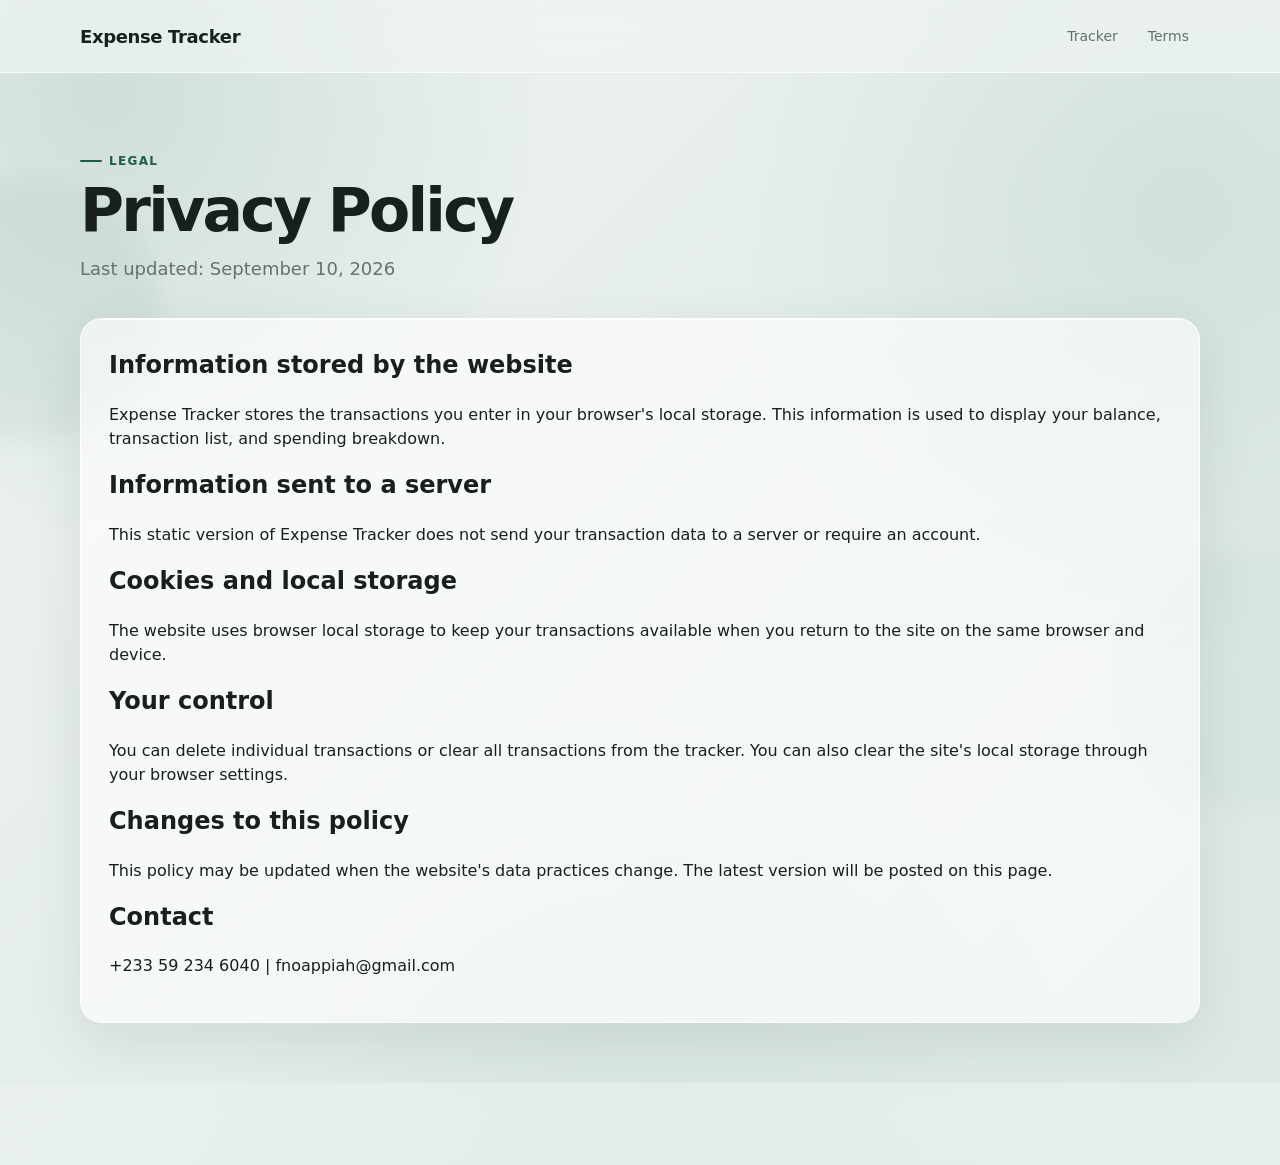
==== expense-tracker/privacy.html @ ceffc328 "Add expense tracker project to portfolio" ====
<!DOCTYPE html>
<html lang="en">
<head>
  <meta charset="UTF-8">
  <meta name="viewport" content="width=device-width, initial-scale=1.0">
  <meta name="description" content="Privacy Policy for Expense Tracker.">
  <title>Privacy Policy | Expense Tracker</title>
  <link rel="icon" type="image/svg+xml" href="favicon.svg">
  <link rel="stylesheet" href="style.css">
</head>
<body>
  <header class="site-header">
    <div class="container header-inner">
      <a class="brand" href="index.html">Expense Tracker</a>
      <nav aria-label="Main navigation">
        <a href="index.html">Tracker</a>
        <a href="terms.html">Terms</a>
      </nav>
    </div>
  </header>

  <main class="container">
    <section class="intro">
      <p class="eyebrow">Legal</p>
      <h1>Privacy Policy</h1>
      <p class="intro-copy">Last updated: September 10, 2026</p>
    </section>

    <article class="panel" style="margin-bottom: 60px;">
      <h2>Information stored by the website</h2>
      <p>Expense Tracker stores the transactions you enter in your browser's local storage. This information is used to display your balance, transaction list, and spending breakdown.</p>

      <h2>Information sent to a server</h2>
      <p>This static version of Expense Tracker does not send your transaction data to a server or require an account.</p>

      <h2>Cookies and local storage</h2>
      <p>The website uses browser local storage to keep your transactions available when you return to the site on the same browser and device.</p>

      <h2>Your control</h2>
      <p>You can delete individual transactions or clear all transactions from the tracker. You can also clear the site's local storage through your browser settings.</p>

      <h2>Changes to this policy</h2>
      <p>This policy may be updated when the website's data practices change. The latest version will be posted on this page.</p>

      <h2>Contact</h2>
      <p>+233 59 234 6040 | fnoappiah@gmail.com</p>
    </article>
  </main>

  <footer class="site-footer">
    <div class="container footer-inner">
      <p>&copy; <span id="year"></span> Expense Tracker</p>
      <div>
        <a href="index.html">Tracker</a>
        <a href="terms.html">Terms and Conditions</a>
      </div>
    </div>
  </footer>

  <script>document.getElementById("year").textContent = new Date().getFullYear();</script>
</body>
</html>
---- expense-tracker/style.css ----
* {
  box-sizing: border-box;
}

:root {
  --background: #eef3f1;
  --background-deep: #dce8e4;
  --surface: rgba(255, 255, 255, 0.62);
  --surface-strong: rgba(255, 255, 255, 0.82);
  --surface-muted: rgba(226, 234, 231, 0.72);
  --text: #17201d;
  --muted: #65716c;
  --border: rgba(255, 255, 255, 0.78);
  --accent: #1f5b4d;
  --accent-dark: #17463c;
  --danger: #9a3028;
  --income: #2f6b52;
  --shadow: 0 18px 55px rgba(28, 52, 45, 0.10);
  --shadow-soft: 0 8px 25px rgba(28, 52, 45, 0.07);
}

html {
  scroll-behavior: smooth;
}

body {
  position: relative;
  min-height: 100vh;
  margin: 0;
  overflow-x: hidden;
  background:
    radial-gradient(circle at 8% 8%, rgba(63, 126, 108, 0.17), transparent 28%),
    radial-gradient(circle at 92% 18%, rgba(182, 205, 196, 0.38), transparent 30%),
    radial-gradient(circle at 50% 100%, rgba(208, 224, 218, 0.55), transparent 34%),
    linear-gradient(135deg, var(--background), var(--background-deep));
  color: var(--text);
  font-family: Inter, ui-sans-serif, system-ui, -apple-system, BlinkMacSystemFont, "Segoe UI", Arial, sans-serif;
  line-height: 1.5;
}

body::before,
body::after {
  position: fixed;
  z-index: -1;
  content: "";
  width: 260px;
  height: 260px;
  border-radius: 50%;
  filter: blur(12px);
  opacity: 0.35;
  pointer-events: none;
  animation: floatBlob 12s ease-in-out infinite alternate;
}

body::before {
  top: 20%;
  left: -100px;
  background: rgba(31, 91, 77, 0.15);
}

body::after {
  right: -100px;
  bottom: 10%;
  background: rgba(116, 155, 142, 0.16);
  animation-delay: -5s;
}

@keyframes floatBlob {
  from { transform: translate3d(0, 0, 0) scale(1); }
  to { transform: translate3d(25px, -22px, 0) scale(1.08); }
}

@keyframes pageIn {
  from { opacity: 0; transform: translateY(18px); }
  to { opacity: 1; transform: translateY(0); }
}

@keyframes cardIn {
  from { opacity: 0; transform: translateY(14px) scale(0.985); }
  to { opacity: 1; transform: translateY(0) scale(1); }
}

@keyframes barIn {
  from { transform: scaleX(0); transform-origin: left; }
  to { transform: scaleX(1); transform-origin: left; }
}

@keyframes pulseGlow {
  0%, 100% { box-shadow: var(--shadow-soft); }
  50% { box-shadow: 0 14px 35px rgba(31, 91, 77, 0.14); }
}

a {
  color: inherit;
}

.container {
  width: min(1120px, calc(100% - 40px));
  margin: 0 auto;
}

.site-header {
  position: sticky;
  top: 0;
  z-index: 20;
  background: rgba(239, 245, 242, 0.68);
  border-bottom: 1px solid rgba(255, 255, 255, 0.7);
  backdrop-filter: blur(18px);
  -webkit-backdrop-filter: blur(18px);
}

.header-inner {
  min-height: 72px;
  display: flex;
  align-items: center;
  justify-content: space-between;
  gap: 30px;
}

.brand {
  font-size: 18px;
  font-weight: 800;
  letter-spacing: -0.02em;
  text-decoration: none;
  transition: transform 180ms ease;
}

.brand:hover {
  transform: translateY(-1px);
}

nav {
  display: flex;
  gap: 8px;
}

nav a,
.footer-inner a {
  position: relative;
  padding: 8px 11px;
  border-radius: 10px;
  color: var(--muted);
  font-size: 14px;
  text-decoration: none;
  transition: color 180ms ease, background 180ms ease, transform 180ms ease;
}

nav a:hover,
.footer-inner a:hover {
  color: var(--text);
  background: rgba(255, 255, 255, 0.45);
  transform: translateY(-1px);
}

main {
  animation: pageIn 650ms cubic-bezier(.2,.7,.2,1) both;
}

.intro {
  padding: 72px 0 36px;
  max-width: 760px;
}

.eyebrow {
  display: inline-flex;
  align-items: center;
  gap: 7px;
  margin: 0 0 10px;
  color: var(--accent);
  font-size: 12px;
  font-weight: 800;
  letter-spacing: 0.11em;
  text-transform: uppercase;
}

.eyebrow::before {
  width: 22px;
  height: 2px;
  border-radius: 99px;
  background: var(--accent);
  content: "";
}

h1,
h2,
p {
  margin-top: 0;
}

h1 {
  margin-bottom: 14px;
  font-size: clamp(38px, 6vw, 60px);
  line-height: 1.02;
  letter-spacing: -0.045em;
}

.intro-copy {
  max-width: 650px;
  margin-bottom: 0;
  color: var(--muted);
  font-size: 18px;
}

.summary-grid {
  display: grid;
  grid-template-columns: repeat(3, 1fr);
  gap: 16px;
  margin-bottom: 24px;
}

.summary-card,
.panel {
  position: relative;
  overflow: hidden;
  background: var(--surface);
  border: 1px solid var(--border);
  box-shadow: var(--shadow);
  backdrop-filter: blur(22px);
  -webkit-backdrop-filter: blur(22px);
}

.summary-card {
  padding: 24px;
  border-radius: 20px;
  animation: cardIn 650ms cubic-bezier(.2,.7,.2,1) both;
  transition: transform 220ms ease, box-shadow 220ms ease, background 220ms ease;
}

.summary-card:nth-child(2) { animation-delay: 70ms; }
.summary-card:nth-child(3) { animation-delay: 140ms; }

.summary-card::before,
.panel::before {
  position: absolute;
  top: 0;
  left: 0;
  width: 100%;
  height: 1px;
  background: rgba(255, 255, 255, 0.95);
  content: "";
}

.summary-card::after {
  position: absolute;
  right: -45px;
  top: -55px;
  width: 120px;
  height: 120px;
  border-radius: 50%;
  background: rgba(31, 91, 77, 0.08);
  content: "";
  transition: transform 350ms ease;
}

.summary-card:hover {
  transform: translateY(-5px);
  box-shadow: 0 24px 65px rgba(28, 52, 45, 0.13);
}

.summary-card:hover::after {
  transform: scale(1.3);
}

.summary-card p {
  position: relative;
  z-index: 1;
  margin-bottom: 8px;
  color: var(--muted);
  font-size: 13px;
  font-weight: 650;
}

.summary-card strong {
  position: relative;
  z-index: 1;
  display: block;
  font-size: clamp(25px, 3vw, 31px);
  line-height: 1.2;
  letter-spacing: -0.03em;
}

.content-grid {
  display: grid;
  grid-template-columns: 1.05fr 0.95fr;
  gap: 24px;
  margin-bottom: 24px;
}

.panel {
  padding: 28px;
  border-radius: 22px;
  animation: cardIn 700ms 180ms cubic-bezier(.2,.7,.2,1) both;
}

.content-grid .panel:nth-child(2) {
  animation-delay: 250ms;
}

.panel-heading h2 {
  margin-bottom: 5px;
  font-size: 21px;
  letter-spacing: -0.02em;
}

.panel-heading p {
  color: var(--muted);
  font-size: 14px;
}

.form-row {
  display: grid;
  grid-template-columns: 1fr 1fr;
  gap: 16px;
}

.form-group {
  margin-bottom: 17px;
}

label {
  display: block;
  margin-bottom: 7px;
  font-size: 13px;
  font-weight: 750;
}

input,
select {
  width: 100%;
  min-height: 46px;
  padding: 10px 13px;
  border: 1px solid rgba(179, 192, 187, 0.72);
  border-radius: 12px;
  background: rgba(255, 255, 255, 0.55);
  color: var(--text);
  font: inherit;
  outline: none;
  transition: border-color 180ms ease, box-shadow 180ms ease, background 180ms ease, transform 180ms ease;
}

input:hover,
select:hover {
  background: rgba(255, 255, 255, 0.72);
}

input:focus,
select:focus {
  border-color: rgba(31, 91, 77, 0.65);
  background: rgba(255, 255, 255, 0.88);
  box-shadow: 0 0 0 4px rgba(31, 91, 77, 0.10);
  transform: translateY(-1px);
}

button {
  min-height: 44px;
  padding: 10px 16px;
  border: 1px solid transparent;
  border-radius: 12px;
  font: inherit;
  font-weight: 750;
  cursor: pointer;
  transition: transform 180ms ease, box-shadow 180ms ease, background 180ms ease, border-color 180ms ease;
}

button:active {
  transform: scale(0.98);
}

.primary-button {
  width: 100%;
  background: linear-gradient(135deg, var(--accent), #2d725f);
  color: #fff;
  box-shadow: 0 10px 24px rgba(31, 91, 77, 0.18);
}

.primary-button:hover {
  background: linear-gradient(135deg, var(--accent-dark), var(--accent));
  box-shadow: 0 14px 30px rgba(31, 91, 77, 0.24);
  transform: translateY(-2px);
}

.secondary-button {
  background: rgba(255, 255, 255, 0.5);
  border-color: rgba(179, 192, 187, 0.65);
  color: var(--text);
}

.secondary-button:hover {
  background: rgba(255, 255, 255, 0.8);
  transform: translateY(-2px);
}

.form-message {
  min-height: 20px;
  margin: 10px 0 0;
  color: var(--muted);
  font-size: 13px;
}

.category-chart {
  display: grid;
  gap: 18px;
  margin-top: 22px;
}

.chart-row {
  display: grid;
  gap: 8px;
}

.chart-label {
  display: flex;
  justify-content: space-between;
  gap: 15px;
  font-size: 13px;
}

.chart-label span:last-child {
  font-weight: 750;
}

.chart-track {
  height: 10px;
  border: 1px solid rgba(255, 255, 255, 0.75);
  border-radius: 99px;
  background: rgba(214, 225, 221, 0.72);
  overflow: hidden;
}

.chart-bar {
  height: 100%;
  min-width: 3%;
  border-radius: inherit;
  background: linear-gradient(90deg, var(--accent), #4c8b78);
  box-shadow: 0 3px 12px rgba(31, 91, 77, 0.2);
  animation: barIn 700ms cubic-bezier(.2,.7,.2,1) both;
}

.no-chart-data {
  color: var(--muted);
  font-size: 14px;
}

.transactions-panel {
  margin-bottom: 60px;
  animation-delay: 300ms;
}

.transactions-header {
  display: flex;
  align-items: flex-start;
  justify-content: space-between;
  gap: 20px;
  margin-bottom: 12px;
}

.table-wrap {
  overflow-x: auto;
  border-radius: 14px;
}

table {
  width: 100%;
  border-collapse: separate;
  border-spacing: 0;
  font-size: 14px;
}

th,
td {
  padding: 15px 11px;
  border-bottom: 1px solid rgba(188, 201, 196, 0.52);
  text-align: left;
  white-space: nowrap;
}

tbody tr {
  transition: background 180ms ease, transform 180ms ease;
}

tbody tr:hover {
  background: rgba(255, 255, 255, 0.42);
}

th {
  color: var(--muted);
  font-size: 11px;
  text-transform: uppercase;
  letter-spacing: 0.08em;
}

.amount-column {
  text-align: right;
}

td.amount {
  text-align: right;
  font-weight: 800;
}

.income {
  color: var(--income);
}

.expense {
  color: var(--danger);
}

.delete-button {
  min-height: auto;
  padding: 6px 9px;
  background: transparent;
  color: var(--danger);
  font-size: 13px;
}

.delete-button:hover {
  background: rgba(154, 48, 40, 0.07);
  text-decoration: none;
  transform: translateY(-1px);
}

.empty-state {
  margin: 22px 0 4px;
  padding: 18px;
  border: 1px dashed rgba(133, 151, 143, 0.55);
  border-radius: 14px;
  background: rgba(255, 255, 255, 0.25);
  color: var(--muted);
  text-align: center;
}

.site-footer {
  border-top: 1px solid rgba(255, 255, 255, 0.65);
  background: rgba(235, 242, 239, 0.55);
  backdrop-filter: blur(18px);
  -webkit-backdrop-filter: blur(18px);
}

.footer-inner {
  min-height: 80px;
  display: flex;
  justify-content: space-between;
  align-items: center;
  gap: 20px;
}

.footer-inner p {
  margin: 0;
  color: var(--muted);
  font-size: 13px;
}

.footer-inner div {
  display: flex;
  gap: 8px;
}

.sr-only {
  position: absolute;
  width: 1px;
  height: 1px;
  padding: 0;
  margin: -1px;
  overflow: hidden;
  clip: rect(0, 0, 0, 0);
  white-space: nowrap;
  border: 0;
}

@media (prefers-reduced-motion: reduce) {
  *,
  *::before,
  *::after {
    scroll-behavior: auto !important;
    animation-duration: 0.01ms !important;
    animation-iteration-count: 1 !important;
    transition-duration: 0.01ms !important;
  }
}

@media (max-width: 800px) {
  .content-grid,
  .summary-grid {
    grid-template-columns: 1fr;
  }

  .summary-card:hover {
    transform: none;
  }
}

@media (max-width: 600px) {
  .container {
    width: min(100% - 28px, 1120px);
  }

  .header-inner {
    min-height: auto;
    padding: 14px 0;
    align-items: flex-start;
    flex-direction: column;
  }

  nav {
    flex-wrap: wrap;
  }

  .intro {
    padding: 48px 0 28px;
  }

  .form-row {
    grid-template-columns: 1fr;
    gap: 0;
  }

  .panel {
    padding: 21px;
    border-radius: 18px;
  }

  .transactions-header,
  .footer-inner {
    flex-direction: column;
    align-items: flex-start;
  }

  .footer-inner {
    padding: 20px 0;
  }

  .footer-inner div {
    flex-direction: column;
    gap: 3px;
  }
}

.transaction-added {
  animation: pulseGlow 500ms ease;
}
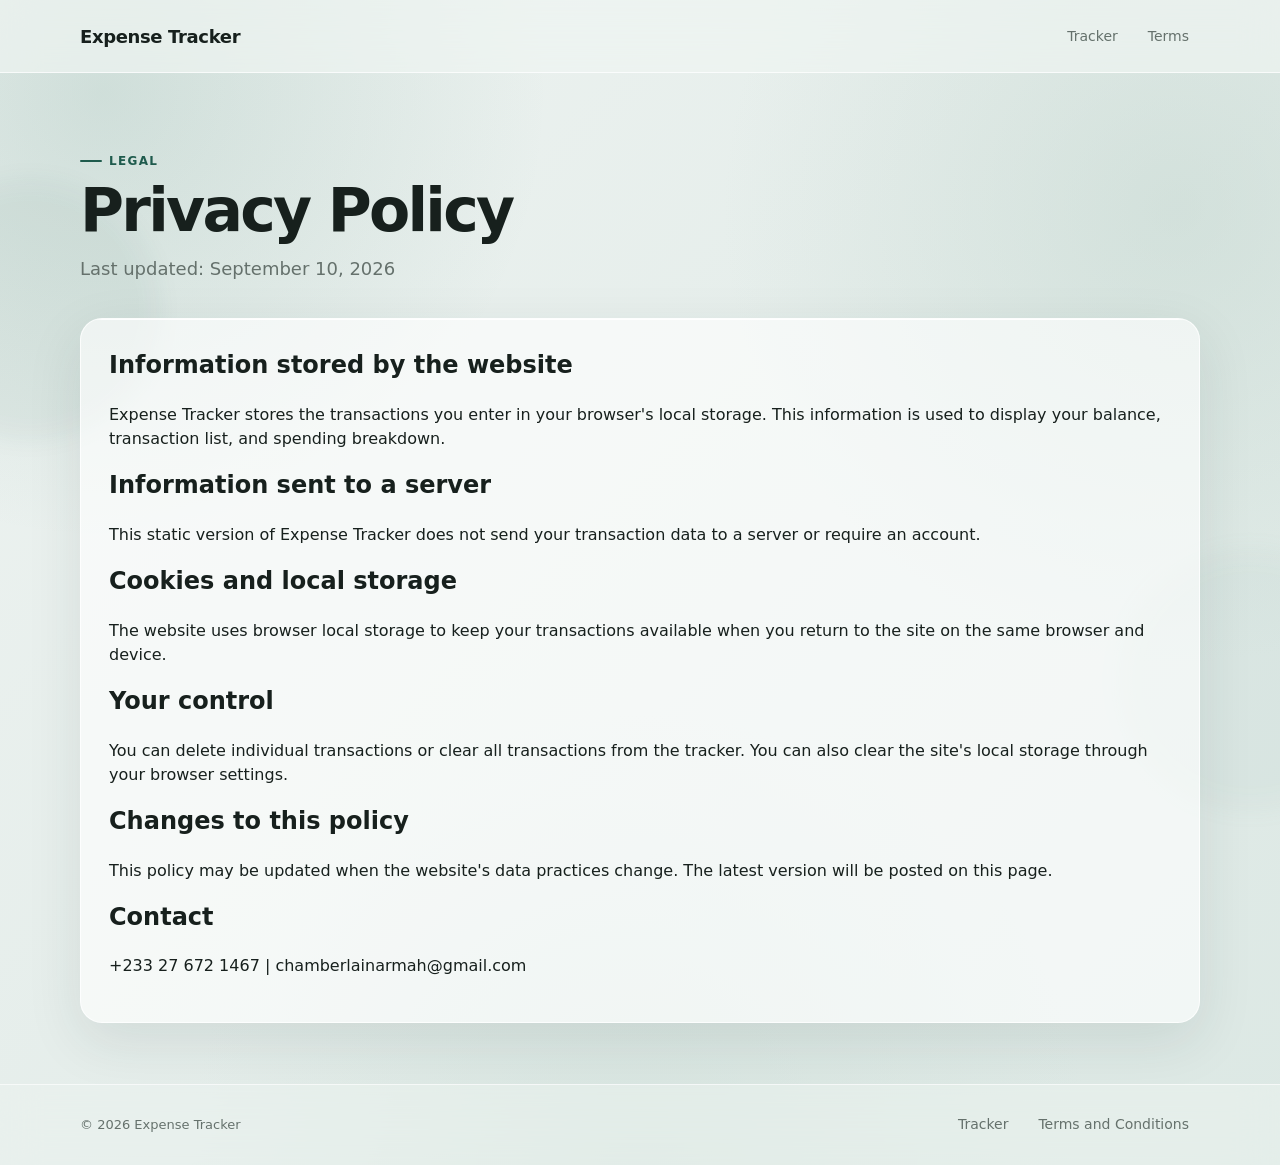
==== commit 87c86095: "Update contact information in privacy policy" ====
--- a/expense-tracker/privacy.html
+++ b/expense-tracker/privacy.html
@@ -43,7 +43,7 @@
       <p>This policy may be updated when the website's data practices change. The latest version will be posted on this page.</p>
 
       <h2>Contact</h2>
-      <p>+233 59 234 6040 | fnoappiah@gmail.com</p>
+      <p>+233 27 672 1467 | chamberlainarmah@gmail.com</p>
     </article>
   </main>
 
